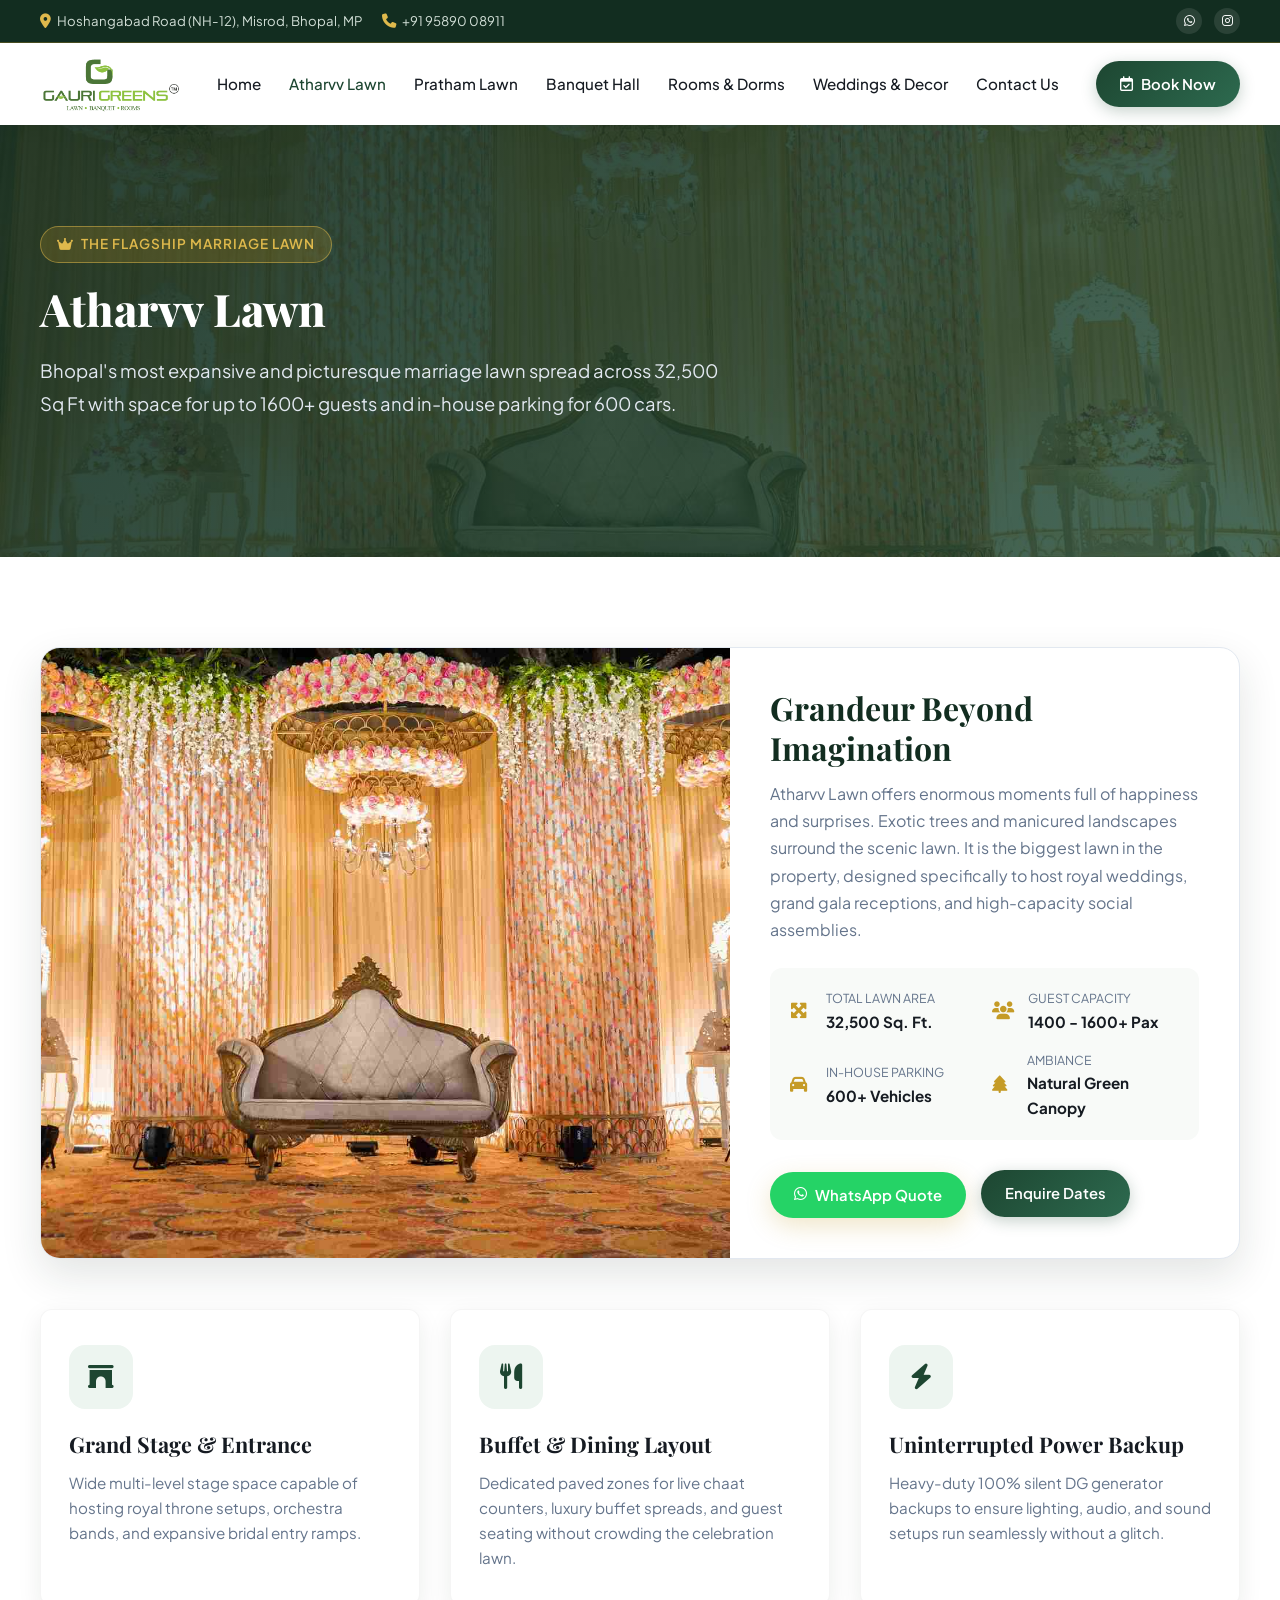
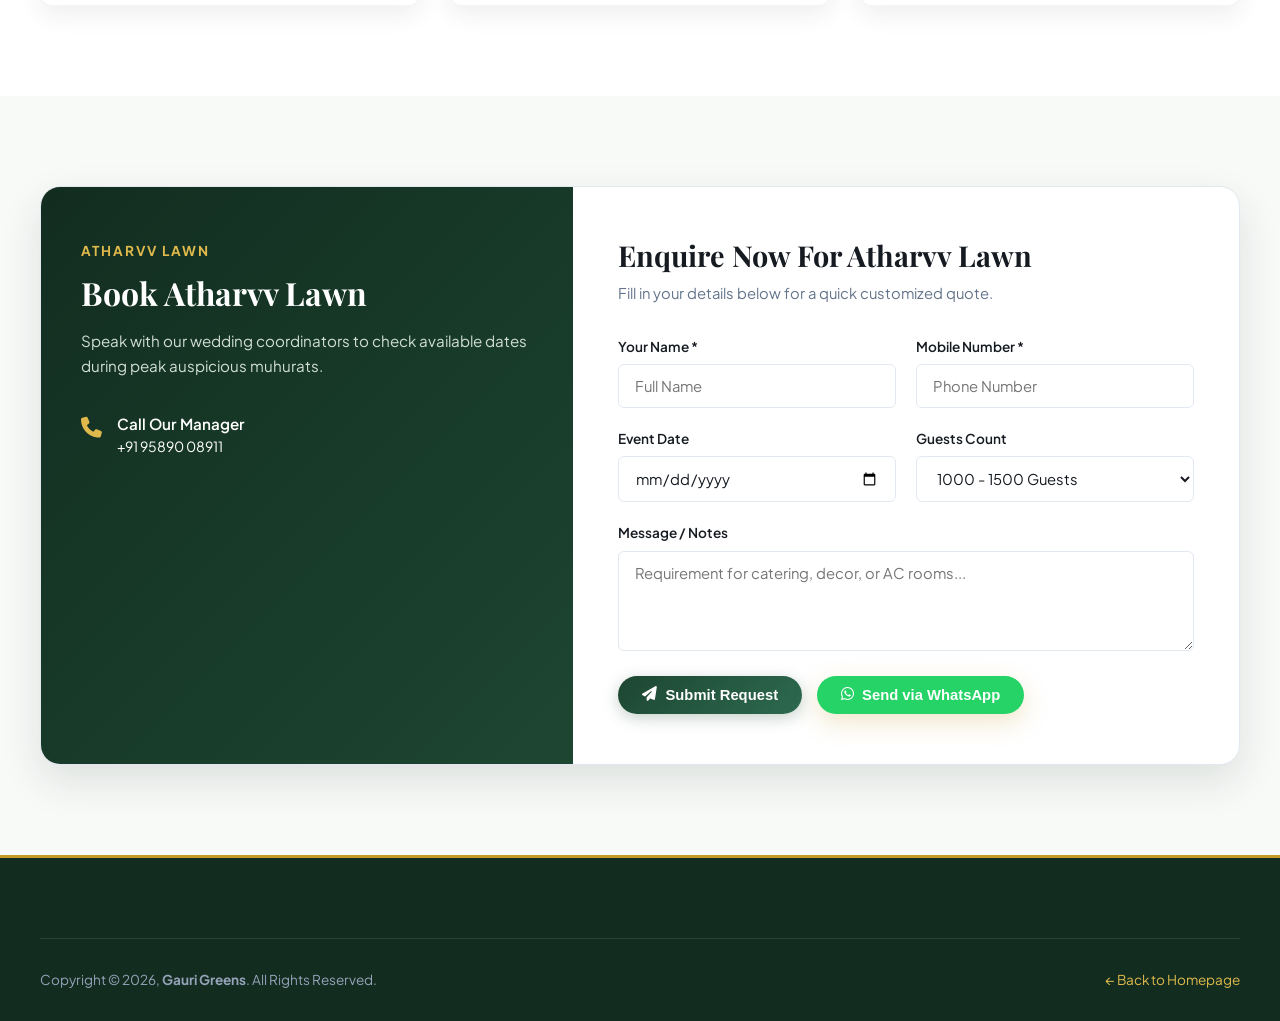
==== atharvv-lawn.html @ 8a919603 "Initial commit: Complete Gauri Greens website clone" ====
<!DOCTYPE html>
<html lang="en">
<head>
  <meta charset="UTF-8">
  <meta name="viewport" content="width=device-width, initial-scale=1.0">
  <title>Atharvv Lawn - Gauri Greens | Largest Marriage Lawn in Bhopal</title>
  <meta name="description" content="Atharvv Lawn at Gauri Greens Bhopal spans 32,500 Sq Ft with 1400-1600 Pax capacity and 600 car parking. Perfect for royal weddings and gala receptions.">
  <link rel="icon" type="image/png" href="assets/images/logo.png">
  <link rel="stylesheet" href="https://cdnjs.cloudflare.com/ajax/libs/font-awesome/6.4.2/css/all.min.css">
  <link rel="stylesheet" href="assets/css/style.css">
</head>
<body>

  <!-- Top Bar -->
  <aside class="top-bar">
    <div class="container">
      <div class="top-bar-inner">
        <div class="top-bar-left">
          <div class="top-bar-item"><i class="fa-solid fa-location-dot"></i><span>Hoshangabad Road (NH-12), Misrod, Bhopal, MP</span></div>
          <div class="top-bar-item"><i class="fa-solid fa-phone"></i><a href="tel:+919589008911">+91 95890 08911</a></div>
        </div>
        <div class="top-bar-right">
          <div class="social-links">
            <a href="https://wa.me/919589008911" target="_blank"><i class="fa-brands fa-whatsapp"></i></a>
            <a href="https://instagram.com/gauri_greens" target="_blank"><i class="fa-brands fa-instagram"></i></a>
          </div>
        </div>
      </div>
    </div>
  </aside>

  <!-- Navbar -->
  <header class="main-header">
    <div class="container">
      <nav class="navbar">
        <a href="index.html" class="brand-logo"><img src="assets/images/logo.png" alt="Gauri Greens"></a>
        <ul class="nav-menu">
          <li class="nav-item"><a href="index.html" class="nav-link">Home</a></li>
          <li class="nav-item"><a href="atharvv-lawn.html" class="nav-link active">Atharvv Lawn</a></li>
          <li class="nav-item"><a href="pratham-lawn.html" class="nav-link">Pratham Lawn</a></li>
          <li class="nav-item"><a href="banquet-hall.html" class="nav-link">Banquet Hall</a></li>
          <li class="nav-item"><a href="rooms.html" class="nav-link">Rooms & Dorms</a></li>
          <li class="nav-item"><a href="weddings.html" class="nav-link">Weddings & Decor</a></li>
          <li class="nav-item"><a href="contact.html" class="nav-link">Contact Us</a></li>
        </ul>
        <div class="header-actions">
          <a href="#inquiry" class="btn btn-primary"><i class="fa-regular fa-calendar-check"></i> Book Now</a>
          <button class="mobile-nav-toggle"><i class="fa-solid fa-bars"></i></button>
        </div>
      </nav>
    </div>
  </header>

  <!-- Subpage Hero Banner -->
  <section class="hero-section" style="min-height: 48vh; background: linear-gradient(135deg, rgba(18, 45, 32, 0.9) 0%, rgba(29, 70, 49, 0.8) 100%), url('assets/images/atharvv-lawn.jpg') center/cover no-repeat;">
    <div class="container">
      <div class="hero-content">
        <div class="hero-badge"><i class="fa-solid fa-crown"></i> The Flagship Marriage Lawn</div>
        <h1 class="hero-title" style="font-size: 2.8rem;">Atharvv Lawn</h1>
        <p class="hero-desc">
          Bhopal's most expansive and picturesque marriage lawn spread across 32,500 Sq Ft with space for up to 1600+ guests and in-house parking for 600 cars.
        </p>
      </div>
    </div>
  </section>

  <!-- Detailed Specs & Overview -->
  <section class="section">
    <div class="container">
      <div class="venue-card-large" style="margin-bottom: 50px;">
        <div class="venue-image-wrap">
          <img src="assets/images/atharvv-lawn.jpg" alt="Atharvv Lawn View">
        </div>
        <div class="venue-details-wrap">
          <h2 class="venue-name">Grandeur Beyond Imagination</h2>
          <p class="venue-lead">
            Atharvv Lawn offers enormous moments full of happiness and surprises. Exotic trees and manicured landscapes surround the scenic lawn. It is the biggest lawn in the property, designed specifically to host royal weddings, grand gala receptions, and high-capacity social assemblies.
          </p>
          <div class="venue-spec-grid">
            <div class="venue-spec-item">
              <i class="fa-solid fa-maximize"></i>
              <div>
                <div class="venue-spec-label">Total Lawn Area</div>
                <div class="venue-spec-val">32,500 Sq. Ft.</div>
              </div>
            </div>
            <div class="venue-spec-item">
              <i class="fa-solid fa-users"></i>
              <div>
                <div class="venue-spec-label">Guest Capacity</div>
                <div class="venue-spec-val">1400 - 1600+ Pax</div>
              </div>
            </div>
            <div class="venue-spec-item">
              <i class="fa-solid fa-car"></i>
              <div>
                <div class="venue-spec-label">In-House Parking</div>
                <div class="venue-spec-val">600+ Vehicles</div>
              </div>
            </div>
            <div class="venue-spec-item">
              <i class="fa-solid fa-tree"></i>
              <div>
                <div class="venue-spec-label">Ambiance</div>
                <div class="venue-spec-val">Natural Green Canopy</div>
              </div>
            </div>
          </div>
          <div>
            <a href="https://wa.me/919589008911?text=Hi%20Gauri%20Greens,%20I%20want%20to%20enquire%20about%20Atharvv%20Lawn%20booking" class="btn btn-gold" target="_blank" style="margin-right: 12px; background:#25d366; color:#fff;">
              <i class="fa-brands fa-whatsapp"></i> WhatsApp Quote
            </a>
            <a href="#inquiry" class="btn btn-primary">Enquire Dates</a>
          </div>
        </div>
      </div>

      <!-- Key Features List -->
      <div class="features-grid">
        <div class="feature-card">
          <div class="feature-icon-wrapper"><i class="fa-solid fa-archway"></i></div>
          <h3 class="feature-title">Grand Stage & Entrance</h3>
          <p class="feature-text">Wide multi-level stage space capable of hosting royal throne setups, orchestra bands, and expansive bridal entry ramps.</p>
        </div>
        <div class="feature-card">
          <div class="feature-icon-wrapper"><i class="fa-solid fa-utensils"></i></div>
          <h3 class="feature-title">Buffet & Dining Layout</h3>
          <p class="feature-text">Dedicated paved zones for live chaat counters, luxury buffet spreads, and guest seating without crowding the celebration lawn.</p>
        </div>
        <div class="feature-card">
          <div class="feature-icon-wrapper"><i class="fa-solid fa-bolt"></i></div>
          <h3 class="feature-title">Uninterrupted Power Backup</h3>
          <p class="feature-text">Heavy-duty 100% silent DG generator backups to ensure lighting, audio, and sound setups run seamlessly without a glitch.</p>
        </div>
      </div>
    </div>
  </section>

  <!-- Quick Inquiry Form -->
  <section class="section section-bg-gray" id="inquiry">
    <div class="container">
      <div class="inquiry-wrapper">
        <div class="inquiry-sidebar">
          <div>
            <span class="section-subtitle" style="color: var(--gold-light);">Atharvv Lawn</span>
            <h3>Book Atharvv Lawn</h3>
            <p>Speak with our wedding coordinators to check available dates during peak auspicious muhurats.</p>
            <div class="inquiry-contact-list">
              <div class="inquiry-contact-item">
                <i class="fa-solid fa-phone"></i>
                <div>
                  <h5>Call Our Manager</h5>
                  <p><a href="tel:+919589008911" style="color:#fff;">+91 95890 08911</a></p>
                </div>
              </div>
            </div>
          </div>
        </div>
        <div class="inquiry-form-box">
          <h3>Enquire Now For Atharvv Lawn</h3>
          <p class="subtext">Fill in your details below for a quick customized quote.</p>
          <form id="bookingInquiryForm">
            <div class="form-grid">
              <div class="form-group">
                <label>Your Name *</label>
                <input type="text" id="inqName" class="form-control" required placeholder="Full Name">
              </div>
              <div class="form-group">
                <label>Mobile Number *</label>
                <input type="tel" id="inqPhone" class="form-control" required placeholder="Phone Number">
              </div>
              <div class="form-group">
                <label>Event Date</label>
                <input type="date" id="inqDate" class="form-control">
              </div>
              <div class="form-group">
                <label>Guests Count</label>
                <select id="inqGuests" class="form-control">
                  <option>1000 - 1500 Guests</option>
                  <option>1500 - 2000+ Guests</option>
                  <option>600 - 1000 Guests</option>
                </select>
              </div>
              <input type="hidden" id="inqVenue" value="Atharvv Lawn (32,500 Sq Ft)">
              <div class="form-group full-width">
                <label>Message / Notes</label>
                <textarea id="inqMessage" class="form-control" placeholder="Requirement for catering, decor, or AC rooms..."></textarea>
              </div>
            </div>
            <div class="form-submit-row">
              <button type="submit" class="btn btn-primary"><i class="fa-solid fa-paper-plane"></i> Submit Request</button>
              <button type="button" id="sendWhatsAppInquiry" class="btn btn-gold" style="background:#25d366; color:#fff;"><i class="fa-brands fa-whatsapp"></i> Send via WhatsApp</button>
            </div>
          </form>
        </div>
      </div>
    </div>
  </section>

  <!-- Footer -->
  <footer class="main-footer">
    <div class="container">
      <div class="footer-bottom">
        <div>Copyright © 2026, <strong>Gauri Greens</strong>. All Rights Reserved.</div>
        <div><a href="index.html" style="color:var(--gold-light);">← Back to Homepage</a></div>
      </div>
    </div>
  </footer>

  <script src="assets/js/main.js"></script>
</body>
</html>
---- assets/css/style.css ----
/* ==========================================================================
   Gauri Greens - Luxury Wedding Venue & Banquet Hall Bhopal
   Main Stylesheet
   ========================================================================== */

@import url('https://fonts.googleapis.com/css2?family=Cinzel:wght@500;600;700;800&family=Playfair+Display:ital,wght@0,400;0,600;0,700;0,800;1,400;1,600&family=Plus+Jakarta+Sans:wght@300;400;500;600;700&display=swap');

:root {
  --primary: #1d4631;
  --primary-dark: #122d20;
  --primary-light: #2d6a4f;
  --primary-subtle: #edf5f0;
  --gold: #c59b27;
  --gold-light: #dfb94c;
  --gold-subtle: #fcf8ee;
  --gold-dark: #9b7513;
  --dark: #161b22;
  --dark-soft: #2d3748;
  --gray-bg: #f8faf8;
  --gray-border: #e2e8f0;
  --gray-text: #64748b;
  --white: #ffffff;
  --shadow-sm: 0 2px 4px rgba(0,0,0,0.04);
  --shadow-md: 0 8px 24px rgba(22, 43, 30, 0.08);
  --shadow-lg: 0 16px 40px rgba(22, 43, 30, 0.12);
  --shadow-gold: 0 8px 25px rgba(197, 155, 39, 0.25);
  --radius-sm: 6px;
  --radius-md: 12px;
  --radius-lg: 20px;
  --transition: all 0.3s cubic-bezier(0.16, 1, 0.3, 1);
}

*, *::before, *::after {
  box-sizing: border-box;
  margin: 0;
  padding: 0;
}

html {
  scroll-behavior: smooth;
  font-size: 16px;
}

body {
  font-family: 'Plus Jakarta Sans', sans-serif;
  color: var(--dark-soft);
  background-color: var(--white);
  line-height: 1.65;
  overflow-x: hidden;
  -webkit-font-smoothing: antialiased;
}

h1, h2, h3, h4, h5, h6 {
  font-family: 'Playfair Display', serif;
  color: var(--dark);
  font-weight: 700;
  line-height: 1.25;
}

a {
  text-decoration: none;
  color: inherit;
  transition: var(--transition);
}

img {
  max-width: 100%;
  height: auto;
  display: block;
}

ul {
  list-style: none;
}

.container {
  width: 100%;
  max-width: 1240px;
  margin-left: auto;
  margin-right: auto;
  padding-left: 20px;
  padding-right: 20px;
}

/* ==========================================================================
   Top Header Bar
   ========================================================================== */
.top-bar {
  background-color: var(--primary-dark);
  color: #d1ded6;
  font-size: 0.825rem;
  padding: 8px 0;
  border-bottom: 1px solid rgba(197, 155, 39, 0.3);
}

.top-bar-inner {
  display: flex;
  justify-content: space-between;
  align-items: center;
  flex-wrap: wrap;
  gap: 10px;
}

.top-bar-left, .top-bar-right {
  display: flex;
  align-items: center;
  gap: 20px;
  flex-wrap: wrap;
}

.top-bar-item {
  display: inline-flex;
  align-items: center;
  gap: 6px;
}

.top-bar-item i {
  color: var(--gold-light);
  font-size: 0.9rem;
}

.top-bar-item a:hover {
  color: var(--gold-light);
}

.social-links {
  display: flex;
  gap: 12px;
}

.social-links a {
  display: inline-flex;
  align-items: center;
  justify-content: center;
  width: 26px;
  height: 26px;
  border-radius: 50%;
  background: rgba(255,255,255,0.1);
  color: #fff;
  font-size: 0.75rem;
  transition: var(--transition);
}

.social-links a:hover {
  background: var(--gold);
  color: #fff;
  transform: translateY(-2px);
}

/* ==========================================================================
   Main Navbar
   ========================================================================== */
.main-header {
  position: sticky;
  top: 0;
  left: 0;
  width: 100%;
  background: rgba(255, 255, 255, 0.98);
  backdrop-filter: blur(10px);
  z-index: 1000;
  box-shadow: var(--shadow-sm);
  transition: var(--transition);
}

.main-header.scrolled {
  box-shadow: 0 4px 20px rgba(0, 0, 0, 0.08);
}

.navbar {
  display: flex;
  justify-content: space-between;
  align-items: center;
  padding: 12px 0;
}

.brand-logo {
  display: flex;
  align-items: center;
  gap: 12px;
}

.brand-logo img {
  height: 58px;
  width: auto;
  object-fit: contain;
}

.nav-menu {
  display: flex;
  align-items: center;
  gap: 28px;
}

.nav-item {
  position: relative;
}

.nav-link {
  font-size: 0.95rem;
  font-weight: 500;
  color: var(--dark);
  padding: 10px 0;
  display: flex;
  align-items: center;
  gap: 4px;
}

.nav-link:hover, .nav-link.active {
  color: var(--primary);
}

.nav-link i.fa-chevron-down {
  font-size: 0.7rem;
  transition: transform 0.2s ease;
}

.nav-item:hover .nav-link i.fa-chevron-down {
  transform: rotate(180deg);
}

/* Dropdown */
.dropdown-menu {
  position: absolute;
  top: 100%;
  left: 0;
  min-width: 230px;
  background: var(--white);
  border-radius: var(--radius-md);
  box-shadow: var(--shadow-lg);
  border: 1px solid rgba(0,0,0,0.06);
  padding: 10px 0;
  opacity: 0;
  visibility: hidden;
  transform: translateY(10px);
  transition: all 0.25s ease;
  z-index: 100;
}

.nav-item:hover .dropdown-menu {
  opacity: 1;
  visibility: visible;
  transform: translateY(0);
}

.dropdown-item {
  display: block;
  padding: 8px 20px;
  font-size: 0.9rem;
  color: var(--dark-soft);
  font-weight: 500;
  transition: var(--transition);
}

.dropdown-item:hover {
  background: var(--primary-subtle);
  color: var(--primary);
  padding-left: 24px;
}

/* Header CTAs */
.header-actions {
  display: flex;
  align-items: center;
  gap: 16px;
}

.btn {
  display: inline-flex;
  align-items: center;
  justify-content: center;
  gap: 8px;
  font-weight: 600;
  font-size: 0.925rem;
  padding: 11px 24px;
  border-radius: 50px;
  cursor: pointer;
  border: none;
  transition: var(--transition);
}

.btn-primary {
  background: linear-gradient(135deg, var(--primary) 0%, var(--primary-light) 100%);
  color: #fff;
  box-shadow: 0 4px 15px rgba(29, 70, 49, 0.25);
}

.btn-primary:hover {
  background: linear-gradient(135deg, var(--primary-dark) 0%, var(--primary) 100%);
  box-shadow: 0 6px 20px rgba(29, 70, 49, 0.35);
  transform: translateY(-2px);
  color: #fff;
}

.btn-gold {
  background: linear-gradient(135deg, var(--gold) 0%, var(--gold-light) 100%);
  color: #1a1a1a;
  box-shadow: var(--shadow-gold);
}

.btn-gold:hover {
  background: linear-gradient(135deg, var(--gold-dark) 0%, var(--gold) 100%);
  color: #fff;
  transform: translateY(-2px);
}

.btn-outline {
  background: transparent;
  color: var(--primary);
  border: 1.5px solid var(--primary);
}

.btn-outline:hover {
  background: var(--primary);
  color: #fff;
}

.btn-outline-white {
  background: rgba(255,255,255,0.1);
  color: #fff;
  border: 1.5px solid rgba(255,255,255,0.8);
  backdrop-filter: blur(5px);
}

.btn-outline-white:hover {
  background: #fff;
  color: var(--primary-dark);
}

/* Mobile Toggle */
.mobile-nav-toggle {
  display: none;
  background: none;
  border: none;
  font-size: 1.5rem;
  color: var(--primary);
  cursor: pointer;
  padding: 4px;
}

/* ==========================================================================
   Hero Section & Slider
   ========================================================================== */
.hero-section {
  position: relative;
  min-height: 85vh;
  display: flex;
  align-items: center;
  background: linear-gradient(135deg, rgba(18, 45, 32, 0.92) 0%, rgba(29, 70, 49, 0.85) 100%),
              url('../images/wedding-reception.webp') center/cover no-repeat;
  color: #fff;
  overflow: hidden;
}

.hero-overlay-pattern {
  position: absolute;
  top: 0;
  left: 0;
  width: 100%;
  height: 100%;
  background-image: radial-gradient(rgba(223, 185, 76, 0.12) 1px, transparent 1px);
  background-size: 24px 24px;
  pointer-events: none;
}

.hero-content {
  position: relative;
  z-index: 2;
  max-width: 820px;
  padding: 60px 0;
}

.hero-badge {
  display: inline-flex;
  align-items: center;
  gap: 8px;
  background: rgba(197, 155, 39, 0.2);
  border: 1px solid rgba(223, 185, 76, 0.5);
  color: var(--gold-light);
  padding: 6px 16px;
  border-radius: 30px;
  font-size: 0.85rem;
  font-weight: 600;
  text-transform: uppercase;
  letter-spacing: 1px;
  margin-bottom: 20px;
}

.hero-title {
  font-size: 3.4rem;
  font-weight: 800;
  color: #fff;
  line-height: 1.15;
  margin-bottom: 20px;
}

.hero-title span {
  color: var(--gold-light);
  font-style: italic;
  font-family: 'Playfair Display', serif;
}

.hero-desc {
  font-size: 1.15rem;
  color: #e2e8f0;
  margin-bottom: 35px;
  line-height: 1.8;
  max-width: 680px;
}

.hero-buttons {
  display: flex;
  gap: 16px;
  flex-wrap: wrap;
  margin-bottom: 45px;
}

.hero-stats {
  display: grid;
  grid-template-columns: repeat(4, 1fr);
  gap: 20px;
  padding-top: 30px;
  border-top: 1px solid rgba(255, 255, 255, 0.15);
}

.stat-item {
  display: flex;
  flex-direction: column;
}

.stat-number {
  font-family: 'Cinzel', serif;
  font-size: 2rem;
  font-weight: 700;
  color: var(--gold-light);
}

.stat-label {
  font-size: 0.825rem;
  color: #cbd5e1;
  text-transform: uppercase;
  letter-spacing: 0.5px;
}

/* ==========================================================================
   Section Header & Divider
   ========================================================================== */
.section {
  padding: 90px 0;
  position: relative;
}

.section-bg-gray {
  background-color: var(--gray-bg);
}

.section-bg-dark {
  background-color: var(--primary-dark);
  color: #fff;
}

.section-header {
  text-align: center;
  max-width: 720px;
  margin: 0 auto 55px;
}

.section-subtitle {
  display: inline-block;
  font-size: 0.85rem;
  font-weight: 700;
  color: var(--gold);
  text-transform: uppercase;
  letter-spacing: 2px;
  margin-bottom: 10px;
}

.section-title {
  font-size: 2.5rem;
  font-weight: 700;
  margin-bottom: 15px;
}

.section-title.light {
  color: #fff;
}

.section-desc {
  font-size: 1.05rem;
  color: var(--gray-text);
  line-height: 1.7;
}

.section-desc.light {
  color: #cbd5e1;
}

.ornament-divider {
  display: flex;
  align-items: center;
  justify-content: center;
  gap: 15px;
  margin: 15px 0 20px;
}

.ornament-divider img {
  height: 28px;
  width: auto;
}

/* ==========================================================================
   Why Choose Gauri Greens (Features)
   ========================================================================== */
.features-grid {
  display: grid;
  grid-template-columns: repeat(3, 1fr);
  gap: 30px;
}

.feature-card {
  background: var(--white);
  padding: 35px 28px;
  border-radius: var(--radius-md);
  box-shadow: var(--shadow-md);
  border: 1px solid rgba(0,0,0,0.04);
  transition: var(--transition);
  position: relative;
  overflow: hidden;
}

.feature-card::before {
  content: '';
  position: absolute;
  top: 0;
  left: 0;
  width: 4px;
  height: 0;
  background: var(--gold);
  transition: var(--transition);
}

.feature-card:hover {
  transform: translateY(-6px);
  box-shadow: var(--shadow-lg);
  border-color: rgba(197, 155, 39, 0.3);
}

.feature-card:hover::before {
  height: 100%;
}

.feature-icon-wrapper {
  width: 64px;
  height: 64px;
  border-radius: 16px;
  background: var(--primary-subtle);
  color: var(--primary);
  display: flex;
  align-items: center;
  justify-content: center;
  font-size: 1.6rem;
  margin-bottom: 22px;
  transition: var(--transition);
}

.feature-card:hover .feature-icon-wrapper {
  background: var(--gold);
  color: #fff;
  transform: rotate(5deg) scale(1.05);
}

.feature-title {
  font-size: 1.35rem;
  margin-bottom: 12px;
  color: var(--dark);
}

.feature-text {
  font-size: 0.95rem;
  color: var(--gray-text);
  line-height: 1.65;
}

/* ==========================================================================
   Venues & Lawns Showcase
   ========================================================================== */
.venue-tabs-nav {
  display: flex;
  justify-content: center;
  gap: 12px;
  margin-bottom: 45px;
  flex-wrap: wrap;
}

.tab-btn {
  padding: 12px 24px;
  border-radius: 30px;
  border: 1.5px solid var(--gray-border);
  background: var(--white);
  color: var(--dark-soft);
  font-weight: 600;
  font-size: 0.95rem;
  cursor: pointer;
  transition: var(--transition);
}

.tab-btn:hover, .tab-btn.active {
  background: var(--primary);
  color: #fff;
  border-color: var(--primary);
  box-shadow: 0 4px 15px rgba(29, 70, 49, 0.2);
}

.venue-card-large {
  display: grid;
  grid-template-columns: 1.15fr 0.85fr;
  background: var(--white);
  border-radius: var(--radius-lg);
  overflow: hidden;
  box-shadow: var(--shadow-lg);
  border: 1px solid var(--gray-border);
  margin-bottom: 35px;
}

.venue-image-wrap {
  position: relative;
  min-height: 380px;
  overflow: hidden;
}

.venue-image-wrap img {
  width: 100%;
  height: 100%;
  object-fit: cover;
  transition: transform 0.6s ease;
}

.venue-card-large:hover .venue-image-wrap img {
  transform: scale(1.04);
}

.venue-badge-tag {
  position: absolute;
  top: 20px;
  left: 20px;
  background: rgba(18, 45, 32, 0.85);
  color: var(--gold-light);
  backdrop-filter: blur(8px);
  padding: 6px 16px;
  border-radius: 20px;
  font-size: 0.8rem;
  font-weight: 600;
  border: 1px solid rgba(223, 185, 76, 0.4);
}

.venue-details-wrap {
  padding: 40px;
  display: flex;
  flex-direction: column;
  justify-content: center;
}

.venue-name {
  font-size: 2rem;
  margin-bottom: 12px;
  color: var(--primary-dark);
}

.venue-lead {
  font-size: 1rem;
  color: var(--gray-text);
  margin-bottom: 25px;
  line-height: 1.7;
}

.venue-spec-grid {
  display: grid;
  grid-template-columns: repeat(2, 1fr);
  gap: 16px;
  margin-bottom: 30px;
  background: var(--gray-bg);
  padding: 20px;
  border-radius: var(--radius-md);
}

.venue-spec-item {
  display: flex;
  align-items: center;
  gap: 12px;
}

.venue-spec-item i {
  color: var(--gold);
  font-size: 1.1rem;
  width: 24px;
}

.venue-spec-label {
  font-size: 0.775rem;
  color: var(--gray-text);
  text-transform: uppercase;
}

.venue-spec-val {
  font-size: 0.95rem;
  font-weight: 700;
  color: var(--dark);
}

/* ==========================================================================
   Green Invitations Showcase
   ========================================================================== */
.green-invite-box {
  background: linear-gradient(135deg, #163625 0%, #0d2217 100%);
  border-radius: var(--radius-lg);
  padding: 60px;
  color: #fff;
  display: grid;
  grid-template-columns: 1fr 1fr;
  gap: 50px;
  align-items: center;
  position: relative;
  overflow: hidden;
  box-shadow: var(--shadow-lg);
}

.green-invite-box::after {
  content: '';
  position: absolute;
  right: -50px;
  bottom: -50px;
  width: 300px;
  height: 300px;
  background: radial-gradient(circle, rgba(197, 155, 39, 0.15) 0%, transparent 70%);
  pointer-events: none;
}

.green-invite-content h3 {
  color: var(--gold-light);
  font-size: 2.2rem;
  margin-bottom: 18px;
}

.green-invite-content p {
  color: #e2e8f0;
  font-size: 1.05rem;
  line-height: 1.8;
  margin-bottom: 20px;
}

.mantra-list {
  display: flex;
  flex-direction: column;
  gap: 12px;
  margin-bottom: 25px;
}

.mantra-item {
  display: flex;
  align-items: center;
  gap: 12px;
  font-weight: 500;
  color: #f1f5f9;
}

.mantra-item i {
  color: #52b788;
  font-size: 1.2rem;
}

.green-invite-visual {
  text-align: center;
  position: relative;
}

.green-invite-visual img {
  border-radius: var(--radius-md);
  box-shadow: 0 10px 30px rgba(0,0,0,0.3);
  margin: 0 auto;
}

/* ==========================================================================
   Events We Host
   ========================================================================== */
.events-grid {
  display: grid;
  grid-template-columns: repeat(3, 1fr);
  gap: 25px;
}

.event-card {
  position: relative;
  border-radius: var(--radius-md);
  overflow: hidden;
  height: 340px;
  box-shadow: var(--shadow-md);
  cursor: pointer;
}

.event-card img {
  width: 100%;
  height: 100%;
  object-fit: cover;
  transition: transform 0.6s cubic-bezier(0.16, 1, 0.3, 1);
}

.event-card:hover img {
  transform: scale(1.08);
}

.event-overlay {
  position: absolute;
  inset: 0;
  background: linear-gradient(180deg, rgba(0,0,0,0.1) 0%, rgba(18, 45, 32, 0.9) 100%);
  padding: 30px 25px;
  display: flex;
  flex-direction: column;
  justify-content: flex-end;
  color: #fff;
  transition: var(--transition);
}

.event-card:hover .event-overlay {
  background: linear-gradient(180deg, rgba(0,0,0,0.2) 0%, rgba(18, 45, 32, 0.95) 100%);
}

.event-tag {
  font-size: 0.75rem;
  font-weight: 700;
  color: var(--gold-light);
  text-transform: uppercase;
  letter-spacing: 1.5px;
  margin-bottom: 6px;
}

.event-title {
  font-size: 1.5rem;
  color: #fff;
  margin-bottom: 8px;
}

.event-desc {
  font-size: 0.9rem;
  color: #e2e8f0;
  line-height: 1.5;
  opacity: 0.9;
  transform: translateY(10px);
  transition: var(--transition);
}

/* ==========================================================================
   Add-Ons & Hospitality
   ========================================================================== */
.addons-grid {
  display: grid;
  grid-template-columns: repeat(4, 1fr);
  gap: 24px;
}

.addon-card {
  background: var(--white);
  border-radius: var(--radius-md);
  padding: 30px 24px;
  text-align: center;
  border: 1px solid var(--gray-border);
  box-shadow: var(--shadow-sm);
  transition: var(--transition);
}

.addon-card:hover {
  transform: translateY(-5px);
  border-color: var(--gold);
  box-shadow: var(--shadow-md);
}

.addon-icon {
  width: 58px;
  height: 58px;
  border-radius: 50%;
  background: var(--gold-subtle);
  color: var(--gold-dark);
  display: flex;
  align-items: center;
  justify-content: center;
  font-size: 1.4rem;
  margin: 0 auto 18px;
  transition: var(--transition);
}

.addon-card:hover .addon-icon {
  background: var(--gold);
  color: #fff;
}

.addon-card h4 {
  font-size: 1.2rem;
  margin-bottom: 10px;
}

.addon-card p {
  font-size: 0.875rem;
  color: var(--gray-text);
  line-height: 1.6;
}

/* ==========================================================================
   Gallery Section & Lightbox
   ========================================================================== */
.gallery-filters {
  display: flex;
  justify-content: center;
  gap: 10px;
  margin-bottom: 35px;
  flex-wrap: wrap;
}

.filter-btn {
  padding: 8px 20px;
  border-radius: 20px;
  border: 1px solid var(--gray-border);
  background: var(--white);
  color: var(--gray-text);
  font-weight: 600;
  font-size: 0.85rem;
  cursor: pointer;
  transition: var(--transition);
}

.filter-btn:hover, .filter-btn.active {
  background: var(--primary);
  color: #fff;
  border-color: var(--primary);
}

.gallery-grid {
  display: grid;
  grid-template-columns: repeat(3, 1fr);
  gap: 20px;
}

.gallery-item {
  position: relative;
  border-radius: var(--radius-md);
  overflow: hidden;
  height: 270px;
  cursor: pointer;
  box-shadow: var(--shadow-sm);
}

.gallery-item img {
  width: 100%;
  height: 100%;
  object-fit: cover;
  transition: transform 0.5s ease;
}

.gallery-item:hover img {
  transform: scale(1.08);
}

.gallery-hover-overlay {
  position: absolute;
  inset: 0;
  background: rgba(18, 45, 32, 0.7);
  display: flex;
  align-items: center;
  justify-content: center;
  flex-direction: column;
  opacity: 0;
  transition: var(--transition);
  color: #fff;
}

.gallery-item:hover .gallery-hover-overlay {
  opacity: 1;
}

.gallery-hover-overlay i {
  font-size: 2rem;
  color: var(--gold-light);
  margin-bottom: 8px;
}

/* Lightbox Modal */
.lightbox-modal {
  position: fixed;
  inset: 0;
  background: rgba(0,0,0,0.92);
  display: none;
  align-items: center;
  justify-content: center;
  z-index: 2000;
  padding: 20px;
}

.lightbox-modal.active {
  display: flex;
}

.lightbox-content {
  max-width: 900px;
  max-height: 85vh;
  position: relative;
}

.lightbox-content img {
  max-width: 100%;
  max-height: 85vh;
  border-radius: var(--radius-sm);
  box-shadow: 0 10px 40px rgba(0,0,0,0.5);
}

.lightbox-close {
  position: absolute;
  top: -40px;
  right: 0;
  color: #fff;
  font-size: 2rem;
  cursor: pointer;
  background: none;
  border: none;
}

/* ==========================================================================
   Testimonials
   ========================================================================== */
.testimonials-grid {
  display: grid;
  grid-template-columns: repeat(3, 1fr);
  gap: 30px;
}

.testimonial-card {
  background: var(--white);
  padding: 35px 30px;
  border-radius: var(--radius-md);
  box-shadow: var(--shadow-md);
  border: 1px solid rgba(0,0,0,0.05);
  display: flex;
  flex-direction: column;
  justify-content: space-between;
  position: relative;
}

.quote-icon {
  font-size: 2.2rem;
  color: rgba(197, 155, 39, 0.25);
  margin-bottom: 15px;
}

.testimonial-text {
  font-size: 0.95rem;
  color: var(--dark-soft);
  line-height: 1.7;
  font-style: italic;
  margin-bottom: 25px;
}

.star-rating {
  color: #eab308;
  font-size: 0.9rem;
  margin-bottom: 12px;
}

.reviewer-meta h4 {
  font-size: 1.1rem;
  margin-bottom: 2px;
}

.reviewer-meta span {
  font-size: 0.8rem;
  color: var(--gold-dark);
  font-weight: 600;
  text-transform: uppercase;
}

/* ==========================================================================
   Booking & Event Inquiry Section
   ========================================================================== */
.inquiry-wrapper {
  display: grid;
  grid-template-columns: 1fr 1.25fr;
  background: var(--white);
  border-radius: var(--radius-lg);
  overflow: hidden;
  box-shadow: var(--shadow-lg);
  border: 1px solid var(--gray-border);
}

.inquiry-sidebar {
  background: linear-gradient(135deg, var(--primary-dark) 0%, var(--primary) 100%);
  padding: 50px 40px;
  color: #fff;
  display: flex;
  flex-direction: column;
  justify-content: space-between;
}

.inquiry-sidebar h3 {
  color: #fff;
  font-size: 2rem;
  margin-bottom: 15px;
}

.inquiry-sidebar p {
  color: #d1ded6;
  font-size: 0.95rem;
  line-height: 1.7;
  margin-bottom: 35px;
}

.inquiry-contact-list {
  display: flex;
  flex-direction: column;
  gap: 20px;
}

.inquiry-contact-item {
  display: flex;
  align-items: flex-start;
  gap: 15px;
}

.inquiry-contact-item i {
  color: var(--gold-light);
  font-size: 1.3rem;
  margin-top: 3px;
}

.inquiry-contact-item h5 {
  color: #fff;
  font-size: 0.95rem;
  margin-bottom: 2px;
  font-family: 'Plus Jakarta Sans', sans-serif;
  font-weight: 600;
}

.inquiry-contact-item p {
  color: #cbd5e1;
  font-size: 0.875rem;
  margin-bottom: 0;
}

.inquiry-form-box {
  padding: 50px 45px;
}

.inquiry-form-box h3 {
  font-size: 1.8rem;
  margin-bottom: 8px;
  color: var(--dark);
}

.inquiry-form-box .subtext {
  font-size: 0.925rem;
  color: var(--gray-text);
  margin-bottom: 30px;
}

.form-grid {
  display: grid;
  grid-template-columns: repeat(2, 1fr);
  gap: 20px;
}

.form-group {
  display: flex;
  flex-direction: column;
  gap: 6px;
}

.form-group.full-width {
  grid-column: span 2;
}

.form-group label {
  font-size: 0.85rem;
  font-weight: 600;
  color: var(--dark);
}

.form-control {
  width: 100%;
  padding: 12px 16px;
  border: 1.5px solid var(--gray-border);
  border-radius: var(--radius-sm);
  font-family: inherit;
  font-size: 0.925rem;
  color: var(--dark);
  transition: var(--transition);
  background: var(--white);
}

.form-control:focus {
  outline: none;
  border-color: var(--primary);
  box-shadow: 0 0 0 3px rgba(45, 106, 79, 0.12);
}

textarea.form-control {
  resize: vertical;
  min-height: 100px;
}

.form-submit-row {
  display: flex;
  gap: 15px;
  margin-top: 25px;
  flex-wrap: wrap;
}

/* ==========================================================================
   FAQ Section
   ========================================================================== */
.faq-container {
  max-width: 850px;
  margin: 0 auto;
}

.faq-item {
  background: var(--white);
  border: 1px solid var(--gray-border);
  border-radius: var(--radius-md);
  margin-bottom: 16px;
  overflow: hidden;
  transition: var(--transition);
}

.faq-item:hover {
  border-color: rgba(197, 155, 39, 0.4);
}

.faq-header {
  padding: 22px 25px;
  display: flex;
  justify-content: space-between;
  align-items: center;
  cursor: pointer;
  user-select: none;
}

.faq-header h4 {
  font-size: 1.15rem;
  color: var(--dark);
  margin: 0;
  font-family: 'Plus Jakarta Sans', sans-serif;
  font-weight: 600;
}

.faq-header i {
  color: var(--primary);
  font-size: 1.1rem;
  transition: transform 0.3s ease;
}

.faq-item.active .faq-header i {
  transform: rotate(180deg);
  color: var(--gold);
}

.faq-body {
  max-height: 0;
  overflow: hidden;
  transition: max-height 0.35s ease, padding 0.35s ease;
  padding: 0 25px;
  color: var(--gray-text);
  font-size: 0.95rem;
  line-height: 1.75;
}

.faq-item.active .faq-body {
  max-height: 300px;
  padding-bottom: 22px;
}

/* ==========================================================================
   Map & Directions
   ========================================================================== */
.map-section {
  padding: 0;
  line-height: 0;
}

.map-container iframe {
  width: 100%;
  height: 420px;
  border: 0;
}

/* ==========================================================================
   Footer
   ========================================================================== */
.main-footer {
  background-color: var(--primary-dark);
  color: #d1ded6;
  padding: 80px 0 30px;
  border-top: 3px solid var(--gold);
}

.footer-grid {
  display: grid;
  grid-template-columns: 1.4fr 1fr 1fr 1.2fr;
  gap: 40px;
  margin-bottom: 50px;
}

.footer-col-about img {
  height: 60px;
  margin-bottom: 20px;
}

.footer-col-about p {
  font-size: 0.925rem;
  line-height: 1.75;
  color: #cbd5e1;
  margin-bottom: 25px;
}

.footer-title {
  color: #fff;
  font-size: 1.35rem;
  margin-bottom: 22px;
  position: relative;
  padding-bottom: 10px;
}

.footer-title::after {
  content: '';
  position: absolute;
  bottom: 0;
  left: 0;
  width: 40px;
  height: 2px;
  background: var(--gold);
}

.footer-links {
  display: flex;
  flex-direction: column;
  gap: 12px;
}

.footer-links a {
  font-size: 0.925rem;
  color: #cbd5e1;
  display: inline-flex;
  align-items: center;
  gap: 8px;
}

.footer-links a:hover {
  color: var(--gold-light);
  transform: translateX(4px);
}

.footer-contact-info {
  display: flex;
  flex-direction: column;
  gap: 15px;
}

.footer-contact-info li {
  display: flex;
  align-items: flex-start;
  gap: 12px;
  font-size: 0.925rem;
  color: #cbd5e1;
}

.footer-contact-info i {
  color: var(--gold-light);
  margin-top: 4px;
}

.footer-bottom {
  padding-top: 30px;
  border-top: 1px solid rgba(255, 255, 255, 0.1);
  display: flex;
  justify-content: space-between;
  align-items: center;
  flex-wrap: wrap;
  gap: 15px;
  font-size: 0.85rem;
  color: #94a3b8;
}

/* ==========================================================================
   Floating Action Buttons & Mobile Sticky Bottom Bar
   ========================================================================== */
.floating-actions {
  position: fixed;
  bottom: 30px;
  right: 30px;
  display: flex;
  flex-direction: column;
  gap: 12px;
  z-index: 999;
}

.float-btn {
  width: 54px;
  height: 54px;
  border-radius: 50%;
  display: flex;
  align-items: center;
  justify-content: center;
  color: #fff;
  font-size: 1.5rem;
  box-shadow: 0 4px 20px rgba(0,0,0,0.25);
  transition: var(--transition);
}

.float-whatsapp {
  background: #25d366;
}

.float-whatsapp:hover {
  transform: scale(1.1);
  color: #fff;
}

.float-scroll-top {
  background: var(--primary);
  opacity: 0;
  visibility: hidden;
  font-size: 1.1rem;
}

.float-scroll-top.visible {
  opacity: 1;
  visibility: visible;
}

.float-scroll-top:hover {
  background: var(--gold);
  transform: translateY(-3px);
  color: #fff;
}

/* ==========================================================================
   Responsive Breakpoints
   ========================================================================== */
@media (max-width: 1024px) {
  .hero-title {
    font-size: 2.8rem;
  }
  .features-grid {
    grid-template-columns: repeat(2, 1fr);
  }
  .addons-grid {
    grid-template-columns: repeat(2, 1fr);
  }
  .footer-grid {
    grid-template-columns: repeat(2, 1fr);
  }
  .inquiry-wrapper {
    grid-template-columns: 1fr;
  }
  .venue-card-large {
    grid-template-columns: 1fr;
  }
  .green-invite-box {
    grid-template-columns: 1fr;
  }
}

@media (max-width: 768px) {
  .top-bar {
    display: none;
  }
  .mobile-nav-toggle {
    display: block;
  }
  .nav-menu {
    position: fixed;
    top: 75px;
    left: 0;
    width: 100%;
    height: calc(100vh - 75px);
    background: var(--white);
    flex-direction: column;
    align-items: flex-start;
    padding: 30px 25px;
    overflow-y: auto;
    box-shadow: var(--shadow-lg);
    transform: translateX(-100%);
    transition: transform 0.3s ease;
  }
  .nav-menu.active {
    transform: translateX(0);
  }
  .dropdown-menu {
    position: static;
    opacity: 1;
    visibility: visible;
    transform: none;
    box-shadow: none;
    border: none;
    padding-left: 15px;
  }
  .header-actions .btn-primary {
    display: none;
  }
  .hero-title {
    font-size: 2.2rem;
  }
  .hero-stats {
    grid-template-columns: repeat(2, 1fr);
  }
  .features-grid, .events-grid, .gallery-grid, .testimonials-grid {
    grid-template-columns: 1fr;
  }
  .form-grid {
    grid-template-columns: 1fr;
  }
  .form-group.full-width {
    grid-column: span 1;
  }
  .footer-grid {
    grid-template-columns: 1fr;
  }
  .section {
    padding: 60px 0;
  }
  .section-title {
    font-size: 2rem;
  }
}
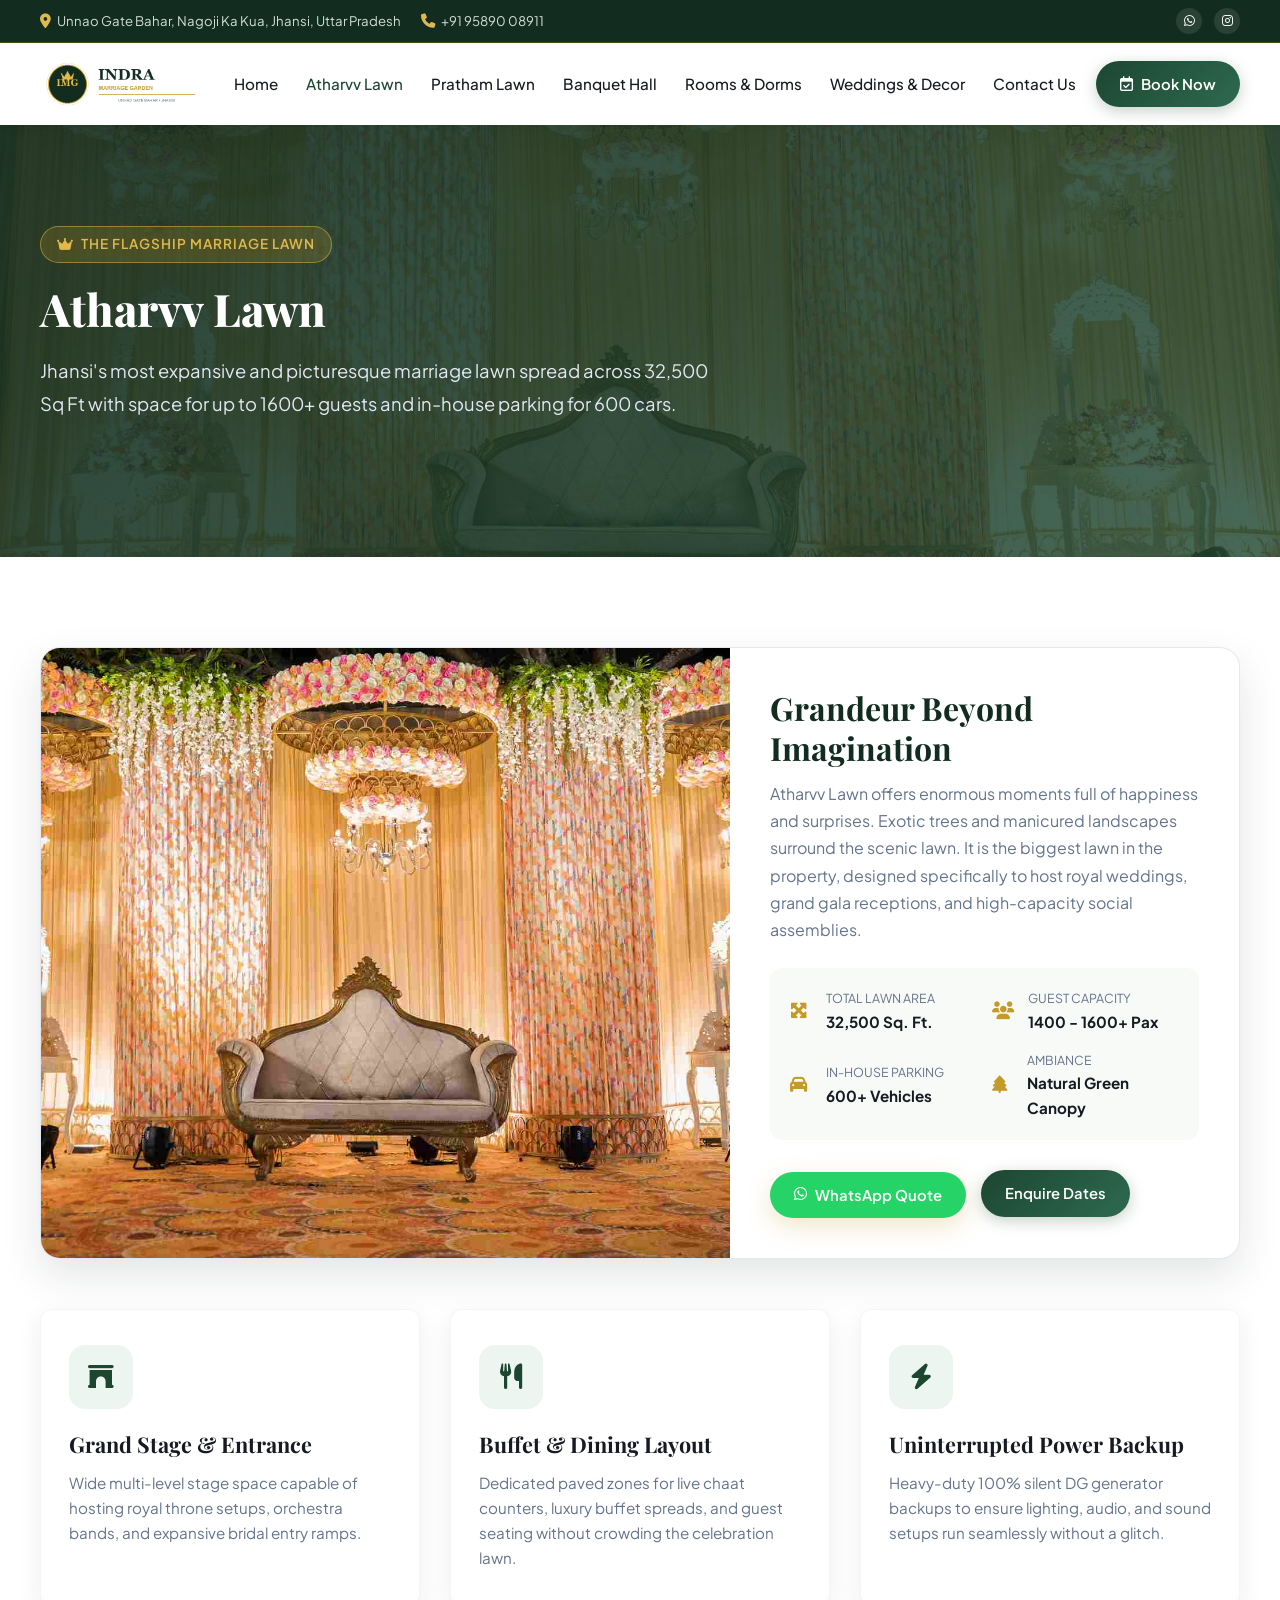
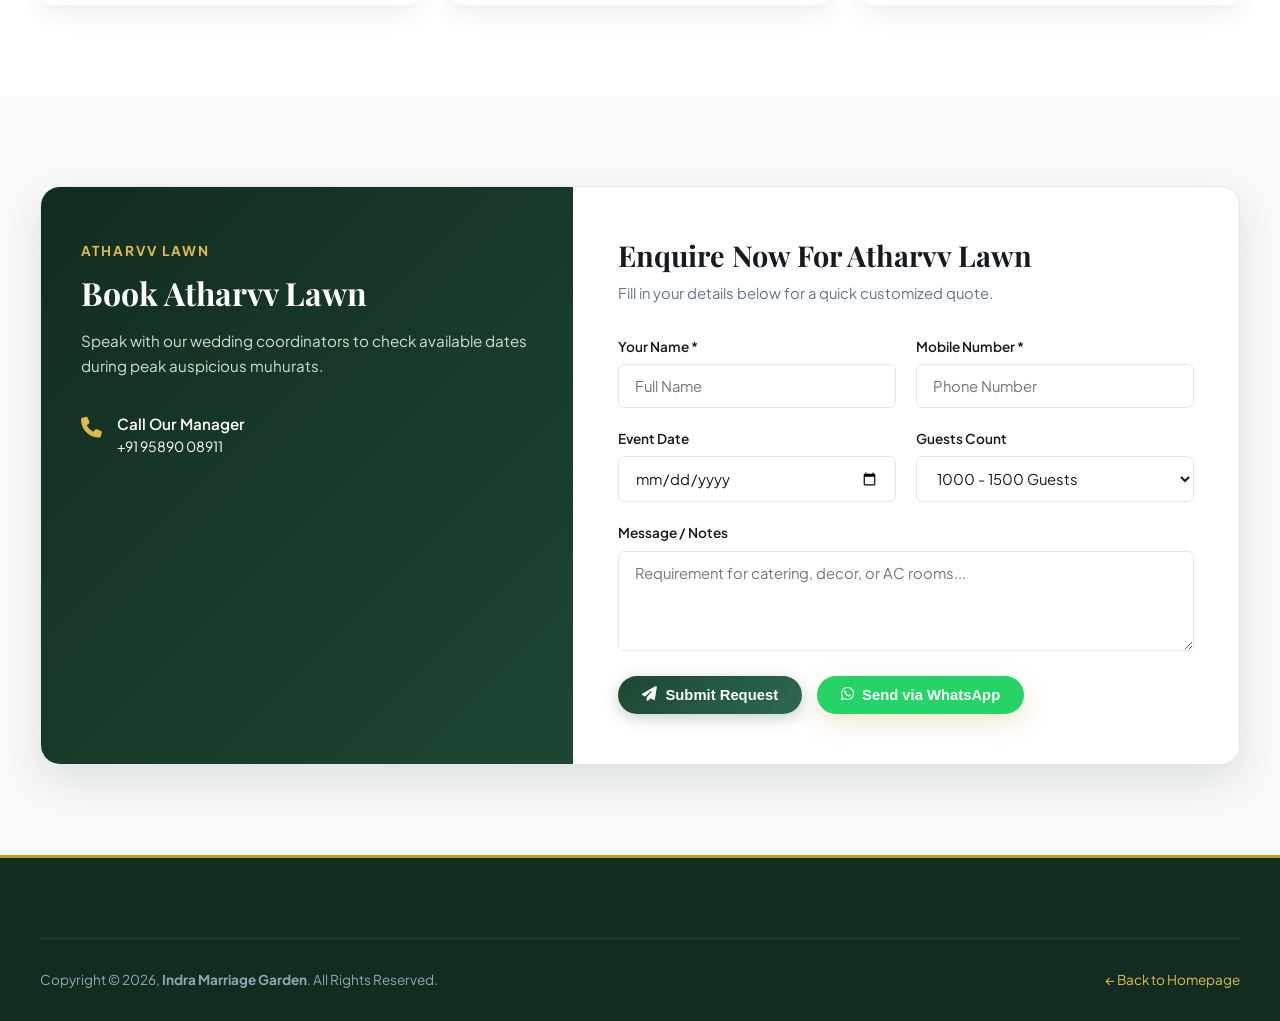
==== commit fa3d055b: "Update branding to Indra Marriage Garden and address to Unnao Gate Bahar, Nagoji Ka Kua, Jhansi" ====
--- a/atharvv-lawn.html
+++ b/atharvv-lawn.html
@@ -3,8 +3,8 @@
 <head>
   <meta charset="UTF-8">
   <meta name="viewport" content="width=device-width, initial-scale=1.0">
-  <title>Atharvv Lawn - Gauri Greens | Largest Marriage Lawn in Bhopal</title>
-  <meta name="description" content="Atharvv Lawn at Gauri Greens Bhopal spans 32,500 Sq Ft with 1400-1600 Pax capacity and 600 car parking. Perfect for royal weddings and gala receptions.">
+  <title>Atharvv Lawn - Indra Marriage Garden | Largest Marriage Lawn in Jhansi</title>
+  <meta name="description" content="Atharvv Lawn at Indra Marriage Garden Jhansi spans 32,500 Sq Ft with 1400-1600 Pax capacity and 600 car parking. Perfect for royal weddings and gala receptions.">
   <link rel="icon" type="image/png" href="assets/images/logo.png">
   <link rel="stylesheet" href="https://cdnjs.cloudflare.com/ajax/libs/font-awesome/6.4.2/css/all.min.css">
   <link rel="stylesheet" href="assets/css/style.css">
@@ -16,13 +16,13 @@
     <div class="container">
       <div class="top-bar-inner">
         <div class="top-bar-left">
-          <div class="top-bar-item"><i class="fa-solid fa-location-dot"></i><span>Hoshangabad Road (NH-12), Misrod, Bhopal, MP</span></div>
+          <div class="top-bar-item"><i class="fa-solid fa-location-dot"></i><span>Unnao Gate Bahar, Nagoji Ka Kua, Jhansi, Uttar Pradesh</span></div>
           <div class="top-bar-item"><i class="fa-solid fa-phone"></i><a href="tel:+919589008911">+91 95890 08911</a></div>
         </div>
         <div class="top-bar-right">
           <div class="social-links">
             <a href="https://wa.me/919589008911" target="_blank"><i class="fa-brands fa-whatsapp"></i></a>
-            <a href="https://instagram.com/gauri_greens" target="_blank"><i class="fa-brands fa-instagram"></i></a>
+            <a href="https://instagram.com/indra_marriage_garden" target="_blank"><i class="fa-brands fa-instagram"></i></a>
           </div>
         </div>
       </div>
@@ -33,7 +33,7 @@
   <header class="main-header">
     <div class="container">
       <nav class="navbar">
-        <a href="index.html" class="brand-logo"><img src="assets/images/logo.png" alt="Gauri Greens"></a>
+        <a href="index.html" class="brand-logo"><img src="assets/images/logo.png" alt="Indra Marriage Garden"></a>
         <ul class="nav-menu">
           <li class="nav-item"><a href="index.html" class="nav-link">Home</a></li>
           <li class="nav-item"><a href="atharvv-lawn.html" class="nav-link active">Atharvv Lawn</a></li>
@@ -58,7 +58,7 @@
         <div class="hero-badge"><i class="fa-solid fa-crown"></i> The Flagship Marriage Lawn</div>
         <h1 class="hero-title" style="font-size: 2.8rem;">Atharvv Lawn</h1>
         <p class="hero-desc">
-          Bhopal's most expansive and picturesque marriage lawn spread across 32,500 Sq Ft with space for up to 1600+ guests and in-house parking for 600 cars.
+          Jhansi's most expansive and picturesque marriage lawn spread across 32,500 Sq Ft with space for up to 1600+ guests and in-house parking for 600 cars.
         </p>
       </div>
     </div>
@@ -107,7 +107,7 @@
             </div>
           </div>
           <div>
-            <a href="https://wa.me/919589008911?text=Hi%20Gauri%20Greens,%20I%20want%20to%20enquire%20about%20Atharvv%20Lawn%20booking" class="btn btn-gold" target="_blank" style="margin-right: 12px; background:#25d366; color:#fff;">
+            <a href="https://wa.me/919589008911?text=Hi%20Indra%20Greens,%20I%20want%20to%20enquire%20about%20Atharvv%20Lawn%20booking" class="btn btn-gold" target="_blank" style="margin-right: 12px; background:#25d366; color:#fff;">
               <i class="fa-brands fa-whatsapp"></i> WhatsApp Quote
             </a>
             <a href="#inquiry" class="btn btn-primary">Enquire Dates</a>
@@ -201,7 +201,7 @@
   <footer class="main-footer">
     <div class="container">
       <div class="footer-bottom">
-        <div>Copyright © 2026, <strong>Gauri Greens</strong>. All Rights Reserved.</div>
+        <div>Copyright © 2026, <strong>Indra Marriage Garden</strong>. All Rights Reserved.</div>
         <div><a href="index.html" style="color:var(--gold-light);">← Back to Homepage</a></div>
       </div>
     </div>
--- a/assets/css/style.css
+++ b/assets/css/style.css
@@ -1,5 +1,5 @@
 /* ==========================================================================
-   Gauri Greens - Luxury Wedding Venue & Banquet Hall Bhopal
+   Indra Marriage Garden - Luxury Wedding Venue & Banquet Hall Jhansi
    Main Stylesheet
    ========================================================================== */
 
@@ -508,7 +508,7 @@
 }
 
 /* ==========================================================================
-   Why Choose Gauri Greens (Features)
+   Why Choose Indra Marriage Garden (Features)
    ========================================================================== */
 .features-grid {
   display: grid;
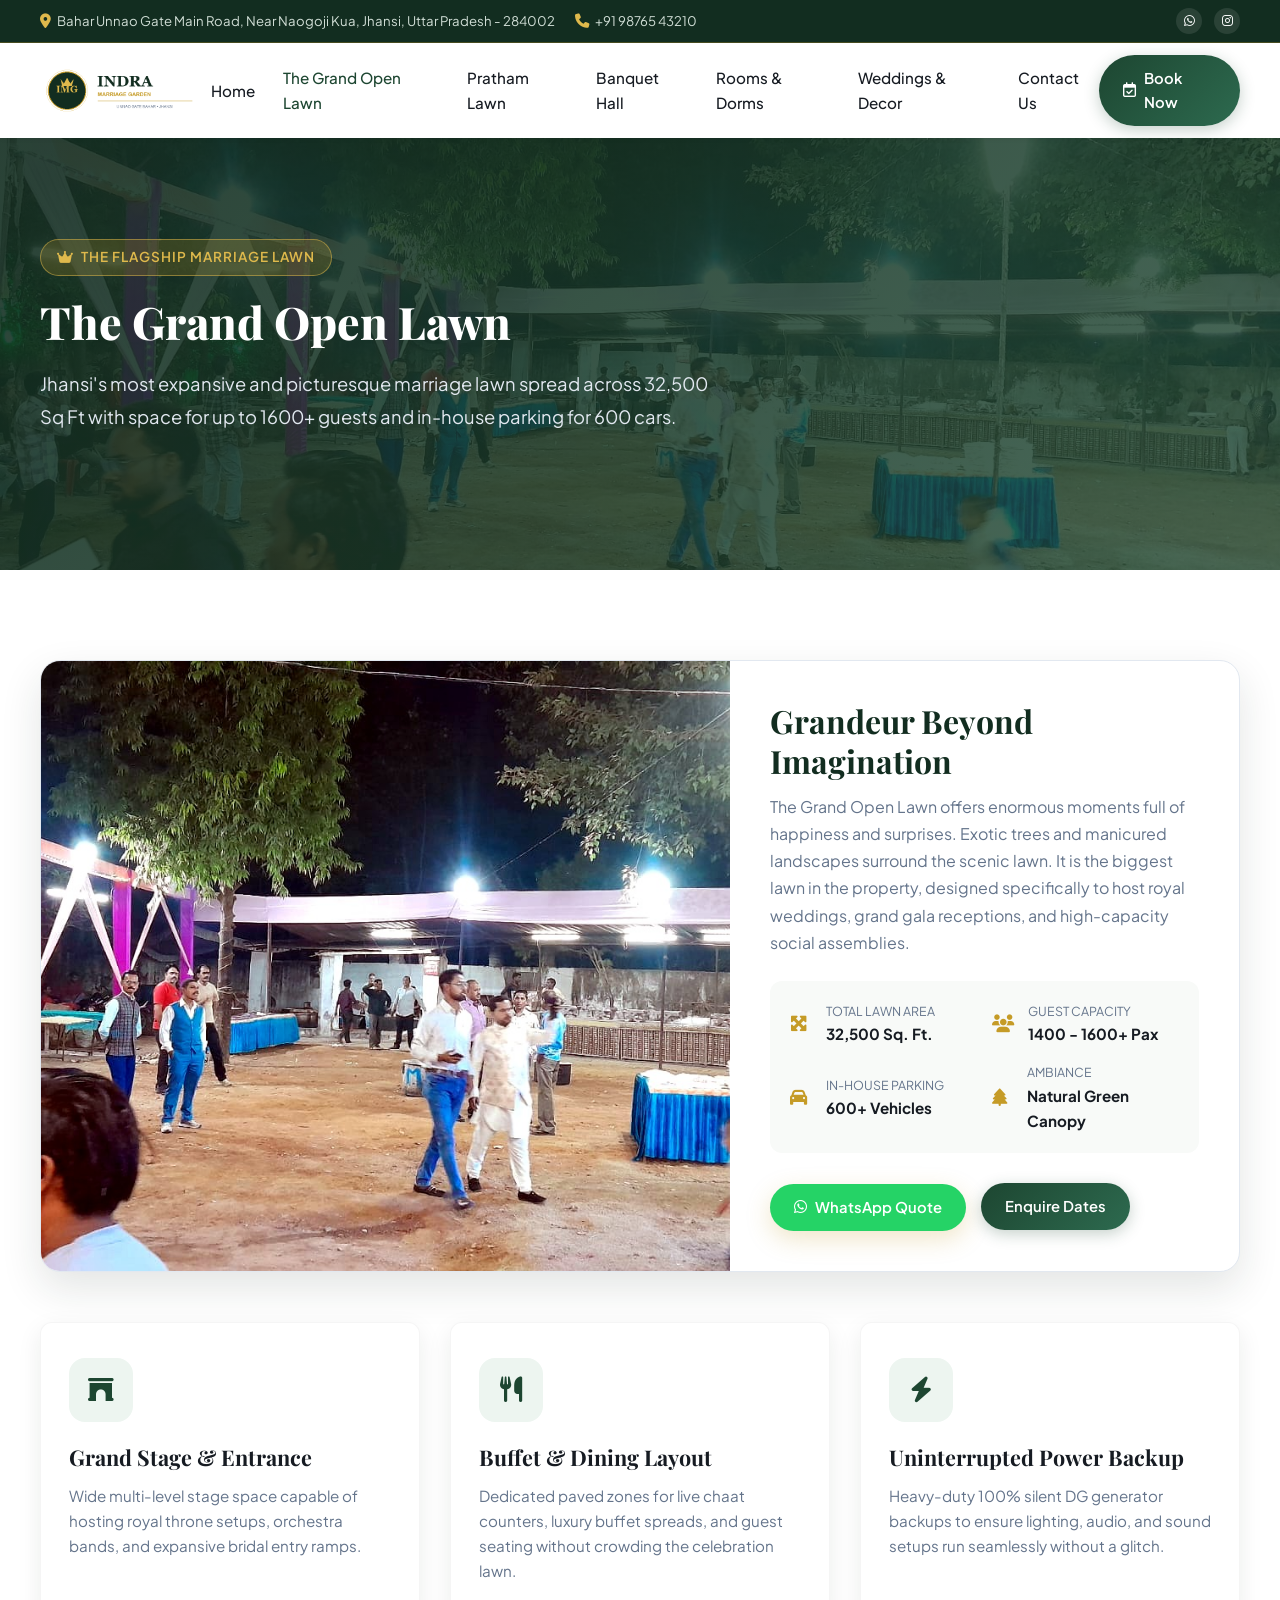
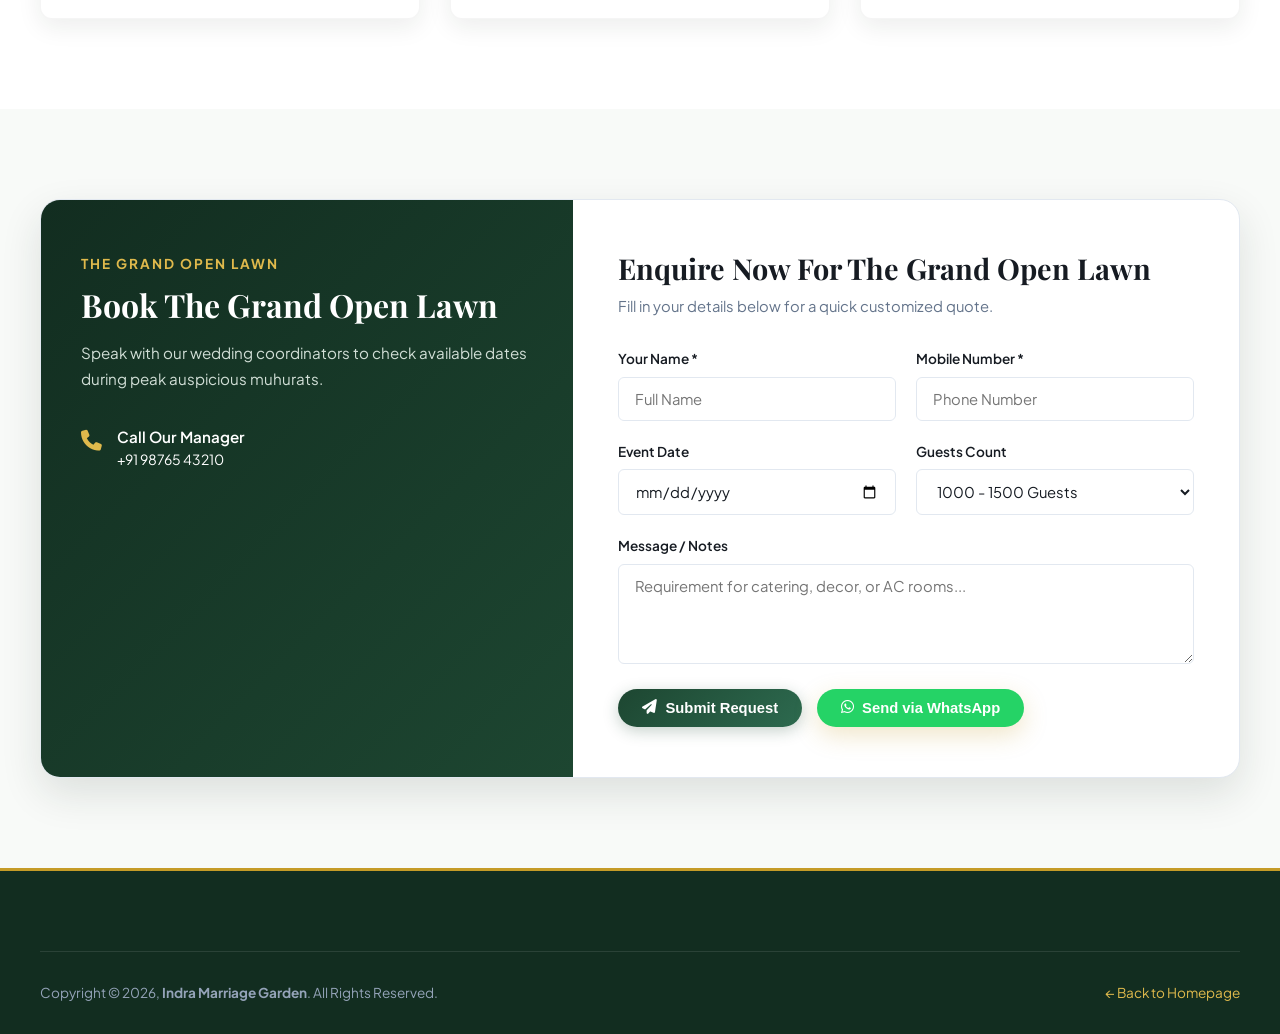
==== commit 3297458f: "Integrate authentic Indra Garden details: 12 real on-site photos, verified address, phone, email and" ====
--- a/atharvv-lawn.html
+++ b/atharvv-lawn.html
@@ -3,8 +3,8 @@
 <head>
   <meta charset="UTF-8">
   <meta name="viewport" content="width=device-width, initial-scale=1.0">
-  <title>Atharvv Lawn - Indra Marriage Garden | Largest Marriage Lawn in Jhansi</title>
-  <meta name="description" content="Atharvv Lawn at Indra Marriage Garden Jhansi spans 32,500 Sq Ft with 1400-1600 Pax capacity and 600 car parking. Perfect for royal weddings and gala receptions.">
+  <title>The Grand Open Lawn - Indra Marriage Garden | Largest Marriage Lawn in Jhansi</title>
+  <meta name="description" content="The Grand Open Lawn at Indra Marriage Garden Jhansi spans 32,500 Sq Ft with 1400-1600 Pax capacity and 600 car parking. Perfect for royal weddings and gala receptions.">
   <link rel="icon" type="image/png" href="assets/images/logo.png">
   <link rel="stylesheet" href="https://cdnjs.cloudflare.com/ajax/libs/font-awesome/6.4.2/css/all.min.css">
   <link rel="stylesheet" href="assets/css/style.css">
@@ -16,12 +16,12 @@
     <div class="container">
       <div class="top-bar-inner">
         <div class="top-bar-left">
-          <div class="top-bar-item"><i class="fa-solid fa-location-dot"></i><span>Unnao Gate Bahar, Nagoji Ka Kua, Jhansi, Uttar Pradesh</span></div>
-          <div class="top-bar-item"><i class="fa-solid fa-phone"></i><a href="tel:+919589008911">+91 95890 08911</a></div>
+          <div class="top-bar-item"><i class="fa-solid fa-location-dot"></i><span>Bahar Unnao Gate Main Road, Near Naogoji Kua, Jhansi, Uttar Pradesh - 284002</span></div>
+          <div class="top-bar-item"><i class="fa-solid fa-phone"></i><a href="tel:+919876543210">+91 98765 43210</a></div>
         </div>
         <div class="top-bar-right">
           <div class="social-links">
-            <a href="https://wa.me/919589008911" target="_blank"><i class="fa-brands fa-whatsapp"></i></a>
+            <a href="https://wa.me/919876543210" target="_blank"><i class="fa-brands fa-whatsapp"></i></a>
             <a href="https://instagram.com/indra_marriage_garden" target="_blank"><i class="fa-brands fa-instagram"></i></a>
           </div>
         </div>
@@ -36,7 +36,7 @@
         <a href="index.html" class="brand-logo"><img src="assets/images/logo.png" alt="Indra Marriage Garden"></a>
         <ul class="nav-menu">
           <li class="nav-item"><a href="index.html" class="nav-link">Home</a></li>
-          <li class="nav-item"><a href="atharvv-lawn.html" class="nav-link active">Atharvv Lawn</a></li>
+          <li class="nav-item"><a href="atharvv-lawn.html" class="nav-link active">The Grand Open Lawn</a></li>
           <li class="nav-item"><a href="pratham-lawn.html" class="nav-link">Pratham Lawn</a></li>
           <li class="nav-item"><a href="banquet-hall.html" class="nav-link">Banquet Hall</a></li>
           <li class="nav-item"><a href="rooms.html" class="nav-link">Rooms & Dorms</a></li>
@@ -52,11 +52,11 @@
   </header>
 
   <!-- Subpage Hero Banner -->
-  <section class="hero-section" style="min-height: 48vh; background: linear-gradient(135deg, rgba(18, 45, 32, 0.9) 0%, rgba(29, 70, 49, 0.8) 100%), url('assets/images/atharvv-lawn.jpg') center/cover no-repeat;">
+  <section class="hero-section" style="min-height: 48vh; background: linear-gradient(135deg, rgba(18, 45, 32, 0.9) 0%, rgba(29, 70, 49, 0.8) 100%), url('assets/images/indra-aerial-lawn.jpg') center/cover no-repeat;">
     <div class="container">
       <div class="hero-content">
         <div class="hero-badge"><i class="fa-solid fa-crown"></i> The Flagship Marriage Lawn</div>
-        <h1 class="hero-title" style="font-size: 2.8rem;">Atharvv Lawn</h1>
+        <h1 class="hero-title" style="font-size: 2.8rem;">The Grand Open Lawn</h1>
         <p class="hero-desc">
           Jhansi's most expansive and picturesque marriage lawn spread across 32,500 Sq Ft with space for up to 1600+ guests and in-house parking for 600 cars.
         </p>
@@ -69,12 +69,12 @@
     <div class="container">
       <div class="venue-card-large" style="margin-bottom: 50px;">
         <div class="venue-image-wrap">
-          <img src="assets/images/atharvv-lawn.jpg" alt="Atharvv Lawn View">
+          <img src="assets/images/indra-aerial-lawn.jpg" alt="The Grand Open Lawn View">
         </div>
         <div class="venue-details-wrap">
           <h2 class="venue-name">Grandeur Beyond Imagination</h2>
           <p class="venue-lead">
-            Atharvv Lawn offers enormous moments full of happiness and surprises. Exotic trees and manicured landscapes surround the scenic lawn. It is the biggest lawn in the property, designed specifically to host royal weddings, grand gala receptions, and high-capacity social assemblies.
+            The Grand Open Lawn offers enormous moments full of happiness and surprises. Exotic trees and manicured landscapes surround the scenic lawn. It is the biggest lawn in the property, designed specifically to host royal weddings, grand gala receptions, and high-capacity social assemblies.
           </p>
           <div class="venue-spec-grid">
             <div class="venue-spec-item">
@@ -107,7 +107,7 @@
             </div>
           </div>
           <div>
-            <a href="https://wa.me/919589008911?text=Hi%20Indra%20Greens,%20I%20want%20to%20enquire%20about%20Atharvv%20Lawn%20booking" class="btn btn-gold" target="_blank" style="margin-right: 12px; background:#25d366; color:#fff;">
+            <a href="https://wa.me/919876543210?text=Hi%20Indra%20Greens,%20I%20want%20to%20enquire%20about%20Atharvv%20Lawn%20booking" class="btn btn-gold" target="_blank" style="margin-right: 12px; background:#25d366; color:#fff;">
               <i class="fa-brands fa-whatsapp"></i> WhatsApp Quote
             </a>
             <a href="#inquiry" class="btn btn-primary">Enquire Dates</a>
@@ -142,22 +142,22 @@
       <div class="inquiry-wrapper">
         <div class="inquiry-sidebar">
           <div>
-            <span class="section-subtitle" style="color: var(--gold-light);">Atharvv Lawn</span>
-            <h3>Book Atharvv Lawn</h3>
+            <span class="section-subtitle" style="color: var(--gold-light);">The Grand Open Lawn</span>
+            <h3>Book The Grand Open Lawn</h3>
             <p>Speak with our wedding coordinators to check available dates during peak auspicious muhurats.</p>
             <div class="inquiry-contact-list">
               <div class="inquiry-contact-item">
                 <i class="fa-solid fa-phone"></i>
                 <div>
                   <h5>Call Our Manager</h5>
-                  <p><a href="tel:+919589008911" style="color:#fff;">+91 95890 08911</a></p>
+                  <p><a href="tel:+919876543210" style="color:#fff;">+91 98765 43210</a></p>
                 </div>
               </div>
             </div>
           </div>
         </div>
         <div class="inquiry-form-box">
-          <h3>Enquire Now For Atharvv Lawn</h3>
+          <h3>Enquire Now For The Grand Open Lawn</h3>
           <p class="subtext">Fill in your details below for a quick customized quote.</p>
           <form id="bookingInquiryForm">
             <div class="form-grid">
@@ -181,7 +181,7 @@
                   <option>600 - 1000 Guests</option>
                 </select>
               </div>
-              <input type="hidden" id="inqVenue" value="Atharvv Lawn (32,500 Sq Ft)">
+              <input type="hidden" id="inqVenue" value="The Grand Open Lawn (32,500 Sq Ft)">
               <div class="form-group full-width">
                 <label>Message / Notes</label>
                 <textarea id="inqMessage" class="form-control" placeholder="Requirement for catering, decor, or AC rooms..."></textarea>
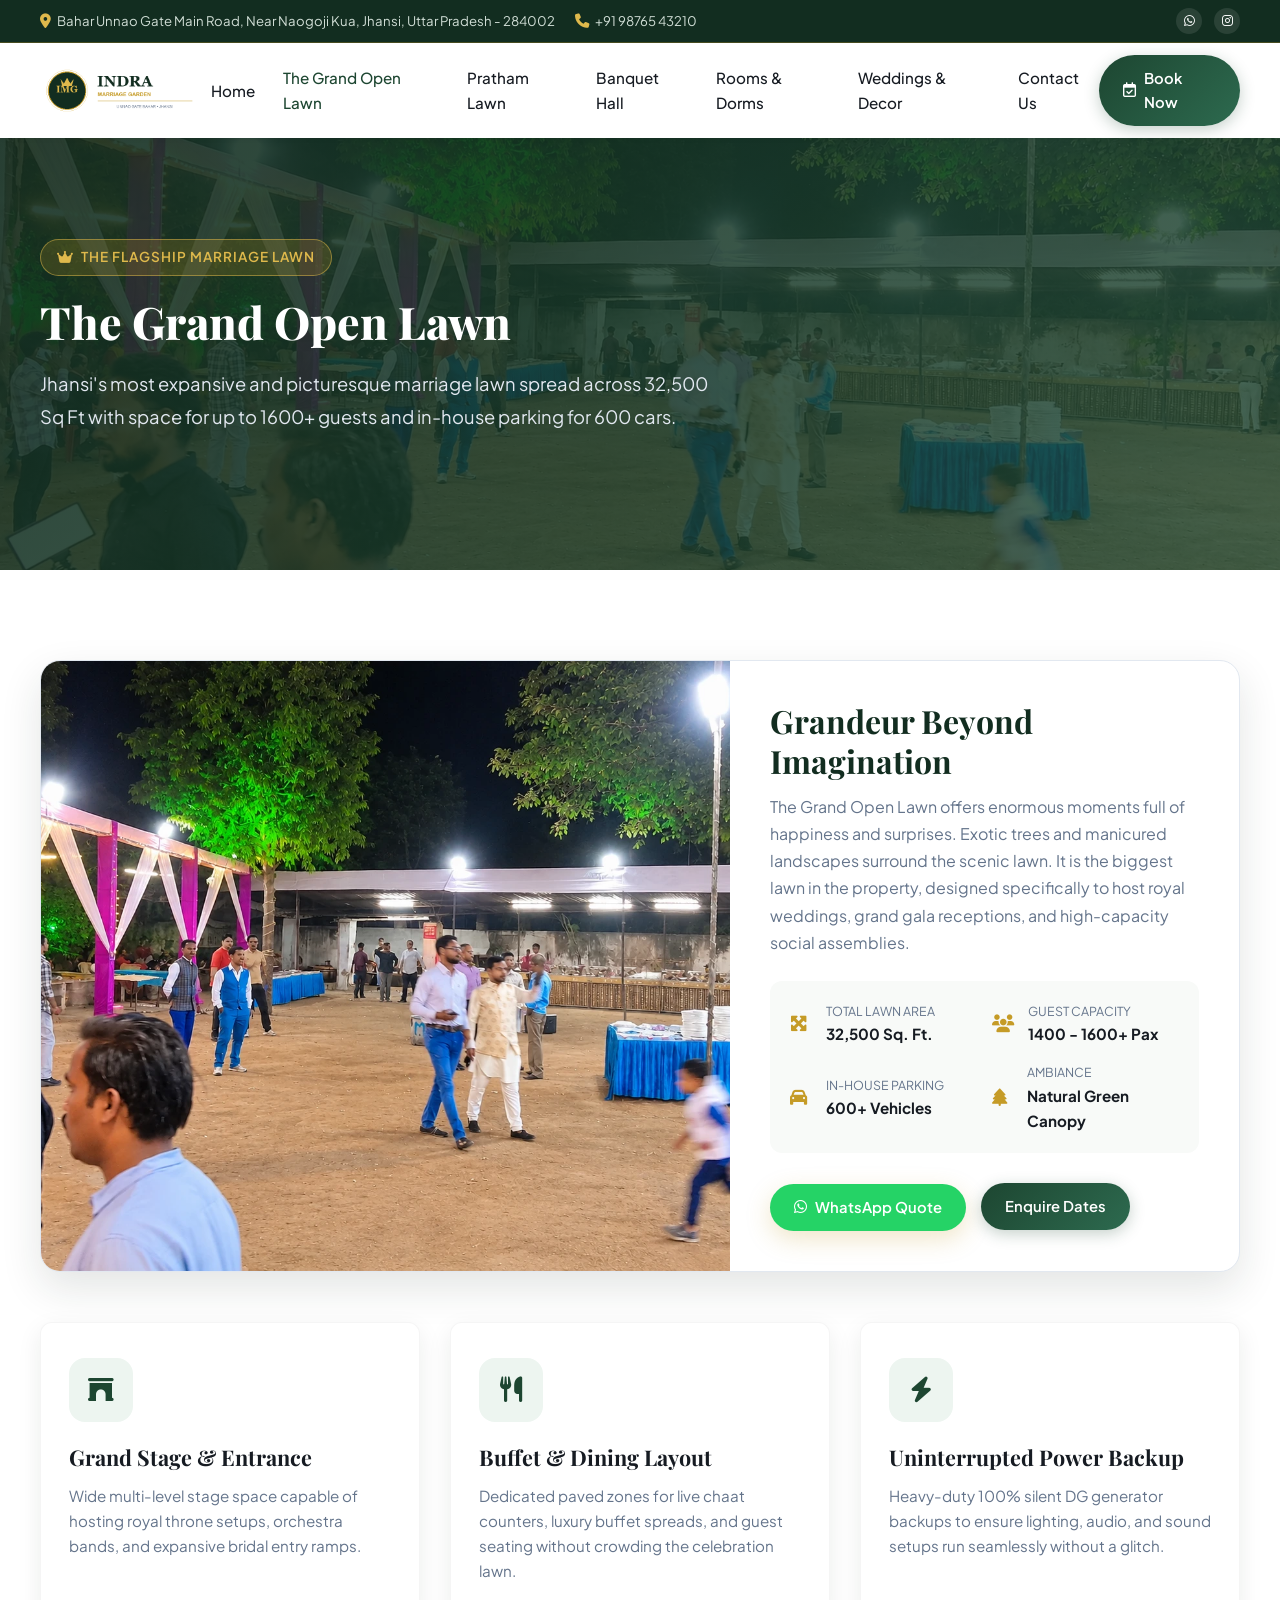
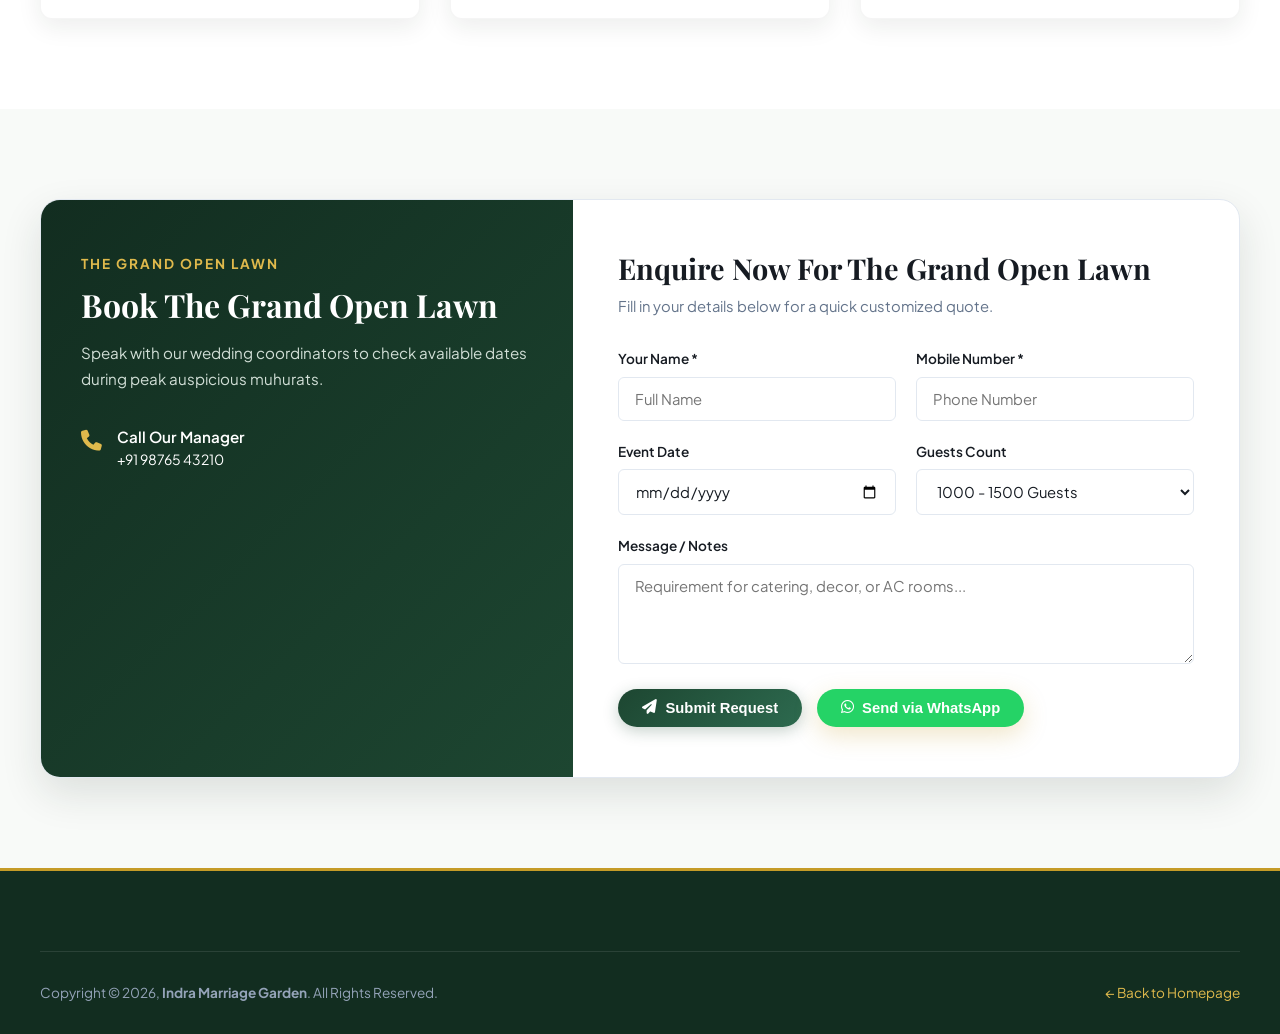
==== commit a34ae037: "Add new high-resolution images from Downloads: Festive entrance, stage, night canopy, buffet dining " ====
--- a/atharvv-lawn.html
+++ b/atharvv-lawn.html
@@ -52,7 +52,7 @@
   </header>
 
   <!-- Subpage Hero Banner -->
-  <section class="hero-section" style="min-height: 48vh; background: linear-gradient(135deg, rgba(18, 45, 32, 0.9) 0%, rgba(29, 70, 49, 0.8) 100%), url('assets/images/indra-aerial-lawn.jpg') center/cover no-repeat;">
+  <section class="hero-section" style="min-height: 48vh; background: linear-gradient(135deg, rgba(18, 45, 32, 0.9) 0%, rgba(29, 70, 49, 0.8) 100%), url('assets/images/new-indra-canopy-night.webp') center/cover no-repeat;">
     <div class="container">
       <div class="hero-content">
         <div class="hero-badge"><i class="fa-solid fa-crown"></i> The Flagship Marriage Lawn</div>
@@ -69,7 +69,7 @@
     <div class="container">
       <div class="venue-card-large" style="margin-bottom: 50px;">
         <div class="venue-image-wrap">
-          <img src="assets/images/indra-aerial-lawn.jpg" alt="The Grand Open Lawn View">
+          <img src="assets/images/new-indra-canopy-night.webp" alt="The Grand Open Lawn View">
         </div>
         <div class="venue-details-wrap">
           <h2 class="venue-name">Grandeur Beyond Imagination</h2>
